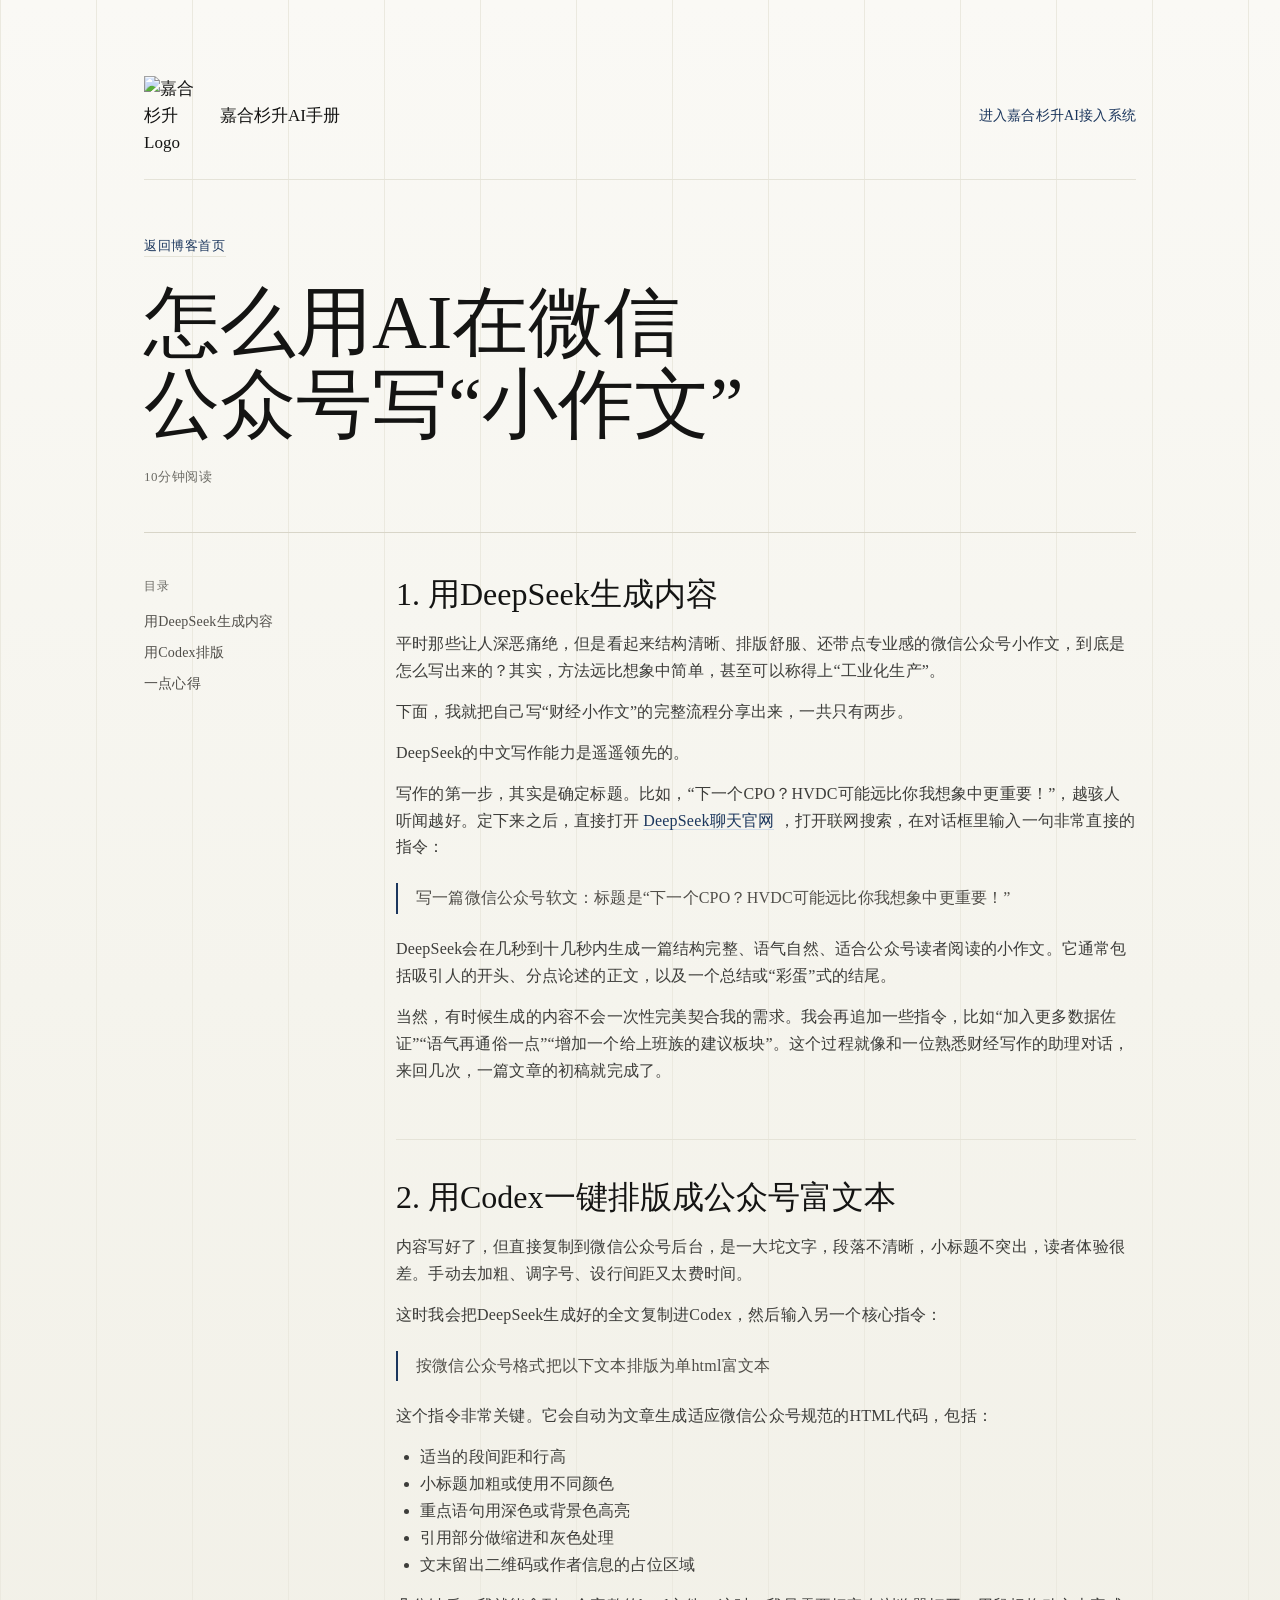
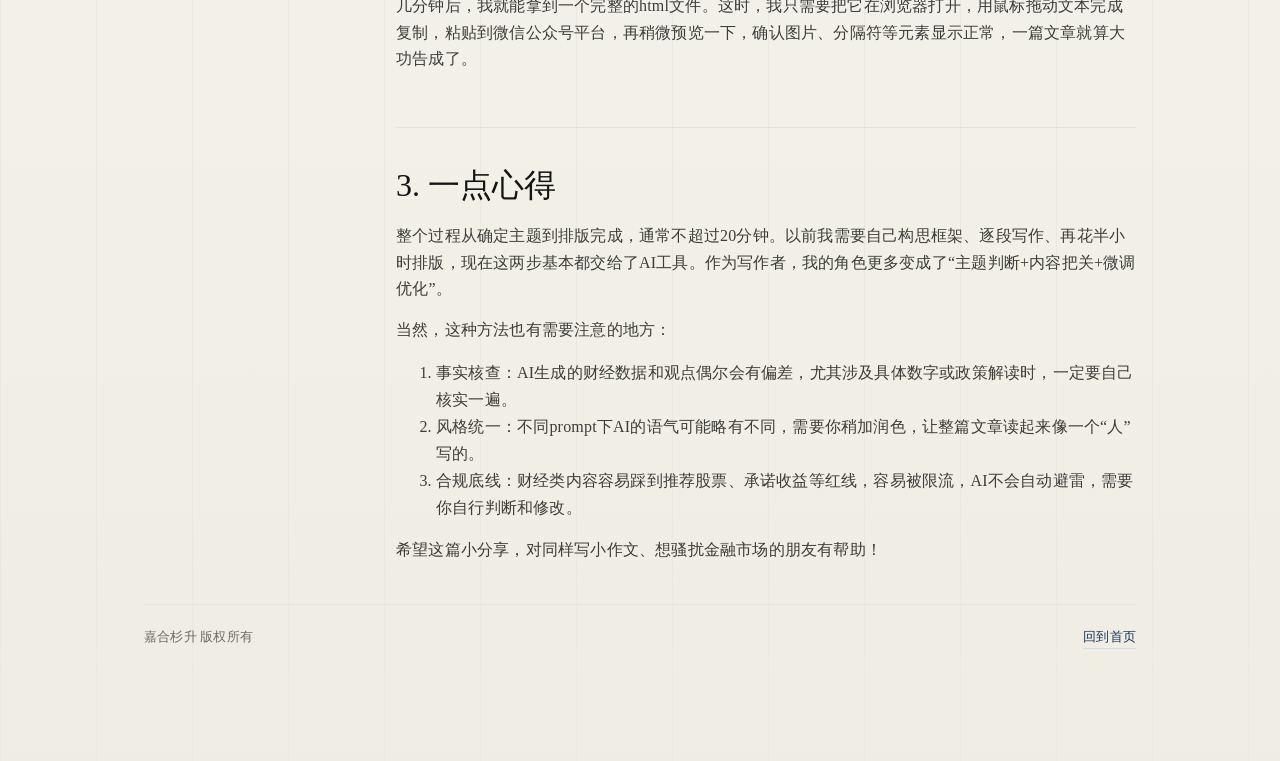
==== wechat-finance-essay.html @ 8719edbd "feat: add skill for wechat article" ====
<!doctype html>
<html lang="zh-CN">
  <head>
    <meta charset="UTF-8" />
    <meta name="viewport" content="width=device-width, initial-scale=1.0" />
    <meta
      name="description"
      content="分享用DeepSeek和Codex写微信公众号财经小作文的两步流程。"
    />
    <title>怎么用AI在微信公众号写“小作文”</title>
    <link rel="icon" type="image/png" href="./assets/jhss-logo-cropped.png" />
    <link rel="stylesheet" href="./styles.css" />
  </head>
  <body>
    <a class="skip-link" href="#article-main">跳到正文</a>
    <main class="page article-page" id="article-main">
      <header class="site-header blog-header" aria-label="博客导航">
        <a class="brand-lockup" href="./index.html" aria-label="返回博客首页">
          <img class="company-logo" src="./assets/jhss-logo-cropped.png" alt="嘉合杉升 Logo" />
          <span>嘉合杉升AI手册</span>
        </a>
        <nav class="top-nav" aria-label="进入嘉合杉升AI接入系统">
          <a href="http://124.222.133.97/">进入嘉合杉升AI接入系统</a>
        </nav>
      </header>

      <article class="article-shell">
        <header class="article-hero">
          <a class="back-link" href="./index.html">返回博客首页</a>
          <h1>怎么用AI在微信公众号写“小作文”</h1>
          <div class="article-meta" aria-label="文章信息">
            <span>10分钟阅读</span>
          </div>
        </header>

        <div class="article-layout">
          <aside class="article-toc" aria-label="目录">
            <p>目录</p>
            <a href="#deepseek">用DeepSeek生成内容</a>
            <a href="#codex-format">用Codex排版</a>
            <a href="#notes">一点心得</a>
          </aside>

          <div class="article-content">
            <section id="deepseek">
              <h2>1. 用DeepSeek生成内容</h2>
              <p>
                平时那些让人深恶痛绝，但是看起来结构清晰、排版舒服、还带点专业感的微信公众号小作文，到底是怎么写出来的？其实，方法远比想象中简单，甚至可以称得上“工业化生产”。
              </p>
              <p>下面，我就把自己写“财经小作文”的完整流程分享出来，一共只有两步。</p>
              <p>DeepSeek的中文写作能力是遥遥领先的。</p>
              <p>
                写作的第一步，其实是确定标题。比如，“下一个CPO？HVDC可能远比你我想象中更重要！”，越骇人听闻越好。定下来之后，直接打开
                <a href="https://chat.deepseek.com/" target="_blank" rel="noopener noreferrer">DeepSeek聊天官网</a>
                ，打开联网搜索，在对话框里输入一句非常直接的指令：
              </p>
              <blockquote>
                <p>写一篇微信公众号软文：标题是“下一个CPO？HVDC可能远比你我想象中更重要！”</p>
              </blockquote>
              <p>
                DeepSeek会在几秒到十几秒内生成一篇结构完整、语气自然、适合公众号读者阅读的小作文。它通常包括吸引人的开头、分点论述的正文，以及一个总结或“彩蛋”式的结尾。
              </p>
              <p>
                当然，有时候生成的内容不会一次性完美契合我的需求。我会再追加一些指令，比如“加入更多数据佐证”“语气再通俗一点”“增加一个给上班族的建议板块”。这个过程就像和一位熟悉财经写作的助理对话，来回几次，一篇文章的初稿就完成了。
              </p>
            </section>

            <section id="codex-format">
              <h2>2. 用Codex一键排版成公众号富文本</h2>
              <p>
                内容写好了，但直接复制到微信公众号后台，是一大坨文字，段落不清晰，小标题不突出，读者体验很差。手动去加粗、调字号、设行间距又太费时间。
              </p>
              <p>这时我会把DeepSeek生成好的全文复制进Codex，然后输入另一个核心指令：</p>
              <blockquote>
                <p>按微信公众号格式把以下文本排版为单html富文本</p>
              </blockquote>
              <p>这个指令非常关键。它会自动为文章生成适应微信公众号规范的HTML代码，包括：</p>
              <ul>
                <li>适当的段间距和行高</li>
                <li>小标题加粗或使用不同颜色</li>
                <li>重点语句用深色或背景色高亮</li>
                <li>引用部分做缩进和灰色处理</li>
                <li>文末留出二维码或作者信息的占位区域</li>
              </ul>
              <p>
                几分钟后，我就能拿到一个完整的html文件。这时，我只需要把它在浏览器打开，用鼠标拖动文本完成复制，粘贴到微信公众号平台，再稍微预览一下，确认图片、分隔符等元素显示正常，一篇文章就算大功告成了。
              </p>
            </section>

            <section id="notes">
              <h2>3. 一点心得</h2>
              <p>
                整个过程从确定主题到排版完成，通常不超过20分钟。以前我需要自己构思框架、逐段写作、再花半小时排版，现在这两步基本都交给了AI工具。作为写作者，我的角色更多变成了“主题判断+内容把关+微调优化”。
              </p>
              <p>当然，这种方法也有需要注意的地方：</p>
              <ol>
                <li><strong>事实核查</strong>：AI生成的财经数据和观点偶尔会有偏差，尤其涉及具体数字或政策解读时，一定要自己核实一遍。</li>
                <li><strong>风格统一</strong>：不同prompt下AI的语气可能略有不同，需要你稍加润色，让整篇文章读起来像一个“人”写的。</li>
                <li><strong>合规底线</strong>：财经类内容容易踩到推荐股票、承诺收益等红线，容易被限流，AI不会自动避雷，需要你自行判断和修改。</li>
              </ol>
              <p>希望这篇小分享，对同样写小作文、想骚扰金融市场的朋友有帮助！</p>
            </section>
          </div>
        </div>
      </article>

      <footer class="footer">
        <span>嘉合杉升 版权所有</span>
        <a href="./index.html">回到首页</a>
      </footer>
    </main>
  </body>
</html>
---- styles.css ----
@font-face {
  font-family: "TsangerJinKai02";
  src: url("https://cdn.jsdelivr.net/gh/AlfredoSequeworthy/TsangerJinKai02@main/TsangerJinKai02-W04.woff2") format("woff2");
  font-weight: 400;
  font-style: normal;
  font-display: swap;
}

@font-face {
  font-family: "TsangerJinKai02";
  src: url("https://cdn.jsdelivr.net/gh/AlfredoSequeworthy/TsangerJinKai02@main/TsangerJinKai02-W05.woff2") format("woff2");
  font-weight: 500;
  font-style: normal;
  font-display: swap;
}

:root {
  --parchment: #f5f4ed;
  --ivory: #faf9f5;
  --warm-sand: #e8e6dc;
  --brand: #1b365d;
  --brand-light: #2d5a8a;
  --brand-tint: #eef2f7;
  --near-black: #141413;
  --dark-warm: #3d3d3a;
  --olive: #504e49;
  --stone: #6b6a64;
  --border: #e8e6dc;
  --border-soft: #e5e3d8;
  --line: #d8d5c8;
  --dark-surface: #30302e;
  --serif: "TsangerJinKai02", "Source Han Serif SC", "Noto Serif CJK SC", "Songti SC", "STSong", Georgia, serif;
  --sans: var(--serif);
  --mono: "JetBrains Mono", "SF Mono", Consolas, "TsangerJinKai02", "Source Han Serif SC", monospace;
}

* {
  box-sizing: border-box;
}

html,
body {
  margin: 0;
  padding: 0;
  overflow-x: hidden;
}

html {
  scroll-behavior: smooth;
}

body {
  min-height: 100vh;
  background:
    linear-gradient(90deg, #ebe9df 0 1px, transparent 1px) 0 0 / 96px 96px,
    linear-gradient(180deg, #faf9f5 0%, var(--parchment) 42%, #efede3 100%);
  color: var(--near-black);
  font-family: var(--serif);
  font-size: 16px;
  line-height: 1.58;
  letter-spacing: 0.2px;
  -webkit-font-smoothing: antialiased;
  -moz-osx-font-smoothing: grayscale;
}

a {
  color: var(--brand);
  text-decoration: none;
  border-bottom: 1px solid #d0dce9;
  transition:
    color 160ms ease,
    border-color 160ms ease;
}

a:hover {
  color: var(--brand-light);
  border-bottom-color: var(--brand-light);
}

.page {
  max-width: 1060px;
  margin: 0 auto;
  padding: 76px 64px 112px;
}

.site-header {
  display: flex;
  align-items: center;
  justify-content: space-between;
  gap: 28px;
  padding-bottom: 22px;
  border-bottom: 1px solid var(--border-soft);
}

.company-logo {
  display: block;
  width: 82px;
  height: auto;
}

.skip-link {
  position: fixed;
  top: 12px;
  left: 12px;
  z-index: 20;
  padding: 8px 12px;
  color: var(--ivory);
  background: var(--brand);
  border: 0;
  border-radius: 6px;
  transform: translateY(-140%);
  transition: transform 160ms ease;
}

.skip-link:focus {
  transform: translateY(0);
}

.brand-lockup {
  display: inline-flex;
  align-items: center;
  gap: 14px;
  min-height: 44px;
  color: var(--near-black);
  border-bottom: 0;
  font-size: 17px;
  font-weight: 500;
  letter-spacing: 0;
}

.brand-lockup:hover {
  color: var(--brand);
  border-bottom: 0;
}

.blog-header .company-logo {
  width: 62px;
}

.home-gxy-lockup {
  flex: 1 1 auto;
  max-width: min(720px, 100%);
  align-items: center;
  gap: 12px;
}

.header-portrait {
  flex: 0 0 auto;
  width: 62px;
  height: auto;
  object-fit: contain;
  object-position: center bottom;
}

.header-speech {
  position: relative;
  display: inline-flex;
  align-items: center;
  min-width: 0;
  max-width: min(430px, 48vw);
  min-height: 42px;
  padding: 9px 13px;
  color: var(--near-black);
  background: rgba(250, 249, 245, 0.88);
  border: 1px solid var(--line);
  border-radius: 8px;
  box-shadow: 0 1px 0 rgba(255, 255, 255, 0.72) inset;
  font-size: 15px;
  line-height: 1.28;
}

.header-speech::before {
  content: "";
  position: absolute;
  top: 50%;
  left: -7px;
  width: 13px;
  height: 13px;
  background: inherit;
  border-bottom: 1px solid var(--line);
  border-left: 1px solid var(--line);
  transform: translateY(-50%) rotate(45deg);
}

.header-speech .typewriter-title {
  min-width: 0;
  overflow-wrap: anywhere;
}

.top-nav {
  display: flex;
  align-items: center;
  justify-content: flex-end;
  gap: 18px;
  min-width: 0;
  color: var(--olive);
  font-size: 14px;
}

.top-nav a {
  padding: 7px 0;
  border-bottom-color: transparent;
  white-space: nowrap;
}

.top-nav a:hover {
  border-bottom-color: var(--brand-light);
}

.blog-hero {
  max-width: 900px;
  padding: 46px 0 38px;
  border-bottom: 1px solid var(--line);
  animation: page-rise 520ms cubic-bezier(0.16, 1, 0.3, 1) both;
}

.blog-hero-title {
  display: flex;
  align-items: center;
  gap: clamp(24px, 5vw, 54px);
}

.hero-brand-lockup {
  gap: clamp(20px, 4.5vw, 44px);
}

.hero-company-logo {
  flex: 0 0 auto;
  width: clamp(72px, 11vw, 112px);
  max-width: 17%;
  height: auto;
  object-fit: contain;
  object-position: center;
}

.speech-card {
  position: relative;
  flex: 1 1 auto;
  min-width: 0;
  max-width: 560px;
  padding: clamp(20px, 3vw, 32px) clamp(22px, 3.4vw, 38px);
  background: rgba(250, 249, 245, 0.9);
  border: 1px solid var(--line);
  border-radius: 8px;
  box-shadow:
    0 1px 0 rgba(255, 255, 255, 0.78) inset,
    0 22px 46px rgba(40, 38, 31, 0.1);
}

.speech-card::before {
  content: "";
  position: absolute;
  top: 44%;
  left: -15px;
  width: 28px;
  height: 28px;
  background: inherit;
  border-bottom: 1px solid var(--line);
  border-left: 1px solid var(--line);
  transform: rotate(45deg);
}

.blog-hero h1 {
  max-width: 100%;
  color: var(--near-black);
  font-size: clamp(38px, 5vw, 56px);
  line-height: 1.08;
  overflow-wrap: anywhere;
  text-wrap: balance;
}

.typewriter-title::after {
  content: "";
  display: inline-block;
  width: 0.1em;
  height: 0.86em;
  margin-left: 0.1em;
  background: var(--brand);
  vertical-align: -0.08em;
  animation: cursor-blink 820ms steps(1, end) infinite;
}

.hero-portrait {
  flex: 0 0 auto;
  width: clamp(160px, 25vw, 290px);
  max-width: 34%;
  height: auto;
  object-fit: contain;
  object-position: center bottom;
}

.article-label,
.article-meta,
.back-link,
.article-arrow,
.column-head span {
  color: var(--brand);
  font-size: 13px;
  font-weight: 500;
  letter-spacing: 0.6px;
}

.article-list {
  display: grid;
  max-width: 900px;
  padding: 22px 0 52px;
}

.article-list-item {
  display: grid;
  grid-template-columns: minmax(0, 1fr) minmax(220px, 0.38fr) auto;
  gap: 28px;
  align-items: center;
  padding: 28px 0;
  color: var(--near-black);
  border-bottom: 1px solid var(--border-soft);
  transition:
    color 160ms ease,
    transform 160ms ease;
}

.article-list-item:hover {
  color: var(--brand);
  border-bottom-color: var(--border-soft);
  transform: translateX(4px);
}

.article-list-item h2 {
  font-size: clamp(24px, 3vw, 32px);
  line-height: 1.22;
}

.article-list-item p {
  margin: 0;
  color: var(--olive);
  line-height: 1.5;
  text-wrap: pretty;
}

.article-list-item em {
  color: var(--brand);
  font-style: normal;
  font-size: 14px;
  white-space: nowrap;
}

.hero {
  padding: 54px 0 64px;
  border-bottom: 1px solid var(--line);
}

.hero-grid {
  max-width: 780px;
  animation: page-rise 460ms cubic-bezier(0.16, 1, 0.3, 1) both;
}

.kicker {
  margin: 0 0 18px;
  color: var(--brand);
  font-size: 13px;
  font-weight: 500;
  letter-spacing: 0.8px;
  text-transform: uppercase;
}

h1,
h2 {
  margin: 0;
  font-weight: 500;
  letter-spacing: 0;
}

h1 {
  max-width: 760px;
  font-size: clamp(44px, 7vw, 76px);
  line-height: 1.08;
  text-wrap: balance;
}

h2 {
  color: var(--near-black);
  font-size: clamp(24px, 3vw, 32px);
  line-height: 1.2;
  text-wrap: balance;
}

.lead {
  max-width: 720px;
  margin: 24px 0 0;
  color: var(--dark-warm);
  font-size: 19px;
  line-height: 1.58;
  text-wrap: pretty;
}

.guide {
  position: relative;
}

.setup-layout {
  padding-top: 42px;
}

.setup-layout .guide {
  max-width: 100%;
}

.setup-layout .article-toc {
  padding-top: 42px;
}

.step {
  display: grid;
  grid-template-columns: 72px minmax(0, 1fr);
  gap: 28px;
  padding: 42px 0;
  border-bottom: 1px solid var(--border-soft);
}

.step:last-child {
  border-bottom: 0;
}

.step-marker {
  position: relative;
  display: grid;
  justify-items: center;
}

.step-marker::after {
  content: "";
  position: absolute;
  top: 50px;
  bottom: -42px;
  width: 1px;
  background: var(--line);
}

.step:last-child .step-marker::after {
  display: none;
}

.step-marker span {
  position: sticky;
  top: 28px;
  z-index: 1;
  display: grid;
  place-items: center;
  width: 50px;
  height: 50px;
  color: var(--brand);
  background: var(--parchment);
  border: 1px solid var(--line);
  border-radius: 50%;
  font-size: 13px;
  font-weight: 500;
  letter-spacing: 0.5px;
  font-variant-numeric: tabular-nums;
}

.step-content {
  min-width: 0;
  max-width: 100%;
}

.section-head {
  max-width: 760px;
}

.section-head p {
  margin: 12px 0 0;
  color: var(--olive);
  line-height: 1.56;
  text-wrap: pretty;
}

.setup-choice {
  display: grid;
  gap: 12px;
  max-width: 520px;
  margin-top: 24px;
  padding: 18px 0 2px;
  border-top: 1px solid var(--border-soft);
}

.setup-choice p {
  margin: 0;
  color: var(--dark-warm);
  line-height: 1.5;
  text-wrap: pretty;
}

.setup-choice .system-tabs {
  margin-top: 0;
}

.body-grid {
  display: grid;
  grid-template-columns: minmax(0, 0.92fr) minmax(340px, 1.08fr);
  gap: 32px;
  align-items: start;
  margin-top: 28px;
  min-width: 0;
}

.body-grid > * {
  min-width: 0;
}

.system-tabs {
  display: inline-grid;
  grid-template-columns: repeat(2, minmax(108px, 1fr));
  gap: 4px;
  margin-top: 26px;
  padding: 4px;
  background: #ebe9df;
  border-radius: 10px;
}

.system-tab {
  display: inline-flex;
  align-items: center;
  justify-content: center;
  gap: 7px;
  min-width: 0;
  min-height: 42px;
  padding: 8px 18px;
  color: var(--olive);
  background: transparent;
  border: 0;
  border-radius: 7px;
  cursor: pointer;
  font: 500 15px/1 var(--serif);
  letter-spacing: 0;
  touch-action: manipulation;
  transition:
    color 160ms ease,
    background 160ms ease,
    transform 160ms ease,
    box-shadow 160ms ease;
}

.system-tab span {
  min-width: 0;
  overflow: hidden;
  text-overflow: ellipsis;
  white-space: nowrap;
}

.system-tab svg {
  width: 17px;
  height: 17px;
  fill: none;
  stroke: currentColor;
  stroke-linecap: round;
  stroke-linejoin: round;
  stroke-width: 1.8;
}

.system-tab:hover {
  color: var(--brand);
  background: #f5f4ed;
}

.system-tab:active {
  transform: scale(0.96);
}

.system-tab.is-active {
  color: var(--brand);
  background: var(--ivory);
  box-shadow: 0 1px 0 #ffffff inset, 0 8px 18px rgba(27, 54, 93, 0.08);
}

.system-tab:focus-visible {
  outline: 2px solid var(--brand-light);
  outline-offset: 2px;
}

.system-panel {
  max-width: 100%;
  animation: panel-in 180ms cubic-bezier(0.16, 1, 0.3, 1) both;
}

.system-panel[hidden] {
  display: none;
}

@keyframes panel-in {
  from {
    opacity: 0;
    transform: translateY(6px);
  }

  to {
    opacity: 1;
    transform: translateY(0);
  }
}

.steps {
  margin: 0;
  padding-left: 24px;
  color: var(--dark-warm);
  line-height: 1.62;
}

.steps li + li {
  margin-top: 9px;
}

.code-block {
  position: relative;
  min-width: 0;
  isolation: isolate;
}

.provider-form {
  display: grid;
  gap: 0;
  margin: 0;
  min-width: 0;
  padding: 2px 0 0;
  border-top: 1px solid var(--line);
}

.form-field {
  display: grid;
  grid-template-columns: minmax(86px, 0.34fr) minmax(0, 1fr);
  gap: 18px;
  align-items: center;
  min-width: 0;
  padding: 13px 0;
  border-bottom: 1px solid var(--border-soft);
}

.field-label {
  color: var(--near-black);
  font-size: 14px;
  font-weight: 500;
  line-height: 1.35;
}

.field-value {
  position: relative;
  display: flex;
  align-items: center;
  min-width: 0;
  min-height: 38px;
  padding: 8px 82px 8px 12px;
  color: var(--near-black);
  background: rgba(255, 255, 255, 0.42);
  border: 1px solid #dedbd0;
  border-radius: 6px;
  font-family: var(--mono);
  font-size: 13px;
  line-height: 1.45;
  letter-spacing: 0;
  overflow-wrap: anywhere;
}

.field-value code {
  display: block;
  width: auto;
  min-width: 0;
  white-space: pre-wrap;
  word-break: break-word;
}

.field-value:not(:has(.copy-button)) {
  padding-right: 12px;
}

.field-value::before {
  content: none;
}

.field-value::after {
  content: none;
}

.provider-form .copy-button {
  top: 50%;
  right: 6px;
  min-height: 28px;
  padding: 5px 9px;
  color: var(--brand);
  background: #f3f5f7;
  border-color: #d6dee8;
  transform: translateY(-50%);
}

.provider-form .copy-button:hover {
  color: #102a4b;
  background: #e9eef4;
  border-color: #c6d3e1;
}

.provider-form .copy-button:active {
  transform: translateY(-50%) scale(0.96);
}

.provider-form .copy-button[data-state="success"] {
  color: #f7f6ef;
  background: #386b4f;
  border-color: #579172;
}

.form-field-code {
  gap: 9px;
}

.compact-code::before {
  height: 38px;
  background:
    radial-gradient(circle at 16px 18px, #d66a5f 0 3.5px, transparent 4px),
    radial-gradient(circle at 29px 18px, #d7af54 0 3.5px, transparent 4px),
    radial-gradient(circle at 42px 18px, #6fa66a 0 3.5px, transparent 4px),
    linear-gradient(180deg, #3b3a37 0%, #343331 100%);
}

.compact-code::after {
  content: none;
  top: 10px;
  left: 56px;
}

.compact-code pre {
  padding: 50px 16px 16px;
  font-size: 13px;
  line-height: 1.5;
}

.code-block::before {
  content: "";
  position: absolute;
  inset: 0 0 auto;
  z-index: 1;
  height: 43px;
  background:
    radial-gradient(circle at 18px 20px, #d66a5f 0 4px, transparent 4.5px),
    radial-gradient(circle at 32px 20px, #d7af54 0 4px, transparent 4.5px),
    radial-gradient(circle at 46px 20px, #6fa66a 0 4px, transparent 4.5px),
    linear-gradient(180deg, #3b3a37 0%, #343331 100%);
  border: 1px solid #4d4c48;
  border-bottom: 1px solid #4a4945;
  border-radius: 10px 10px 0 0;
  pointer-events: none;
}

.code-block::after {
  content: none;
  position: absolute;
  top: 12px;
  left: 62px;
  z-index: 2;
  color: #b9b7ad;
  font-family: var(--mono);
  font-size: 11px;
  letter-spacing: 0;
  pointer-events: none;
}

.code-block:not([data-label])::after {
  content: none;
}

.copy-button {
  position: absolute;
  top: 7px;
  right: 8px;
  z-index: 3;
  display: inline-flex;
  align-items: center;
  justify-content: center;
  gap: 7px;
  min-height: 29px;
  padding: 5px 10px;
  color: #f1f0e8;
  background: #55544f;
  border: 1px solid #686761;
  border-radius: 6px;
  cursor: pointer;
  font: 500 12px/1 var(--serif);
  letter-spacing: 0;
  touch-action: manipulation;
  transition:
    background 160ms ease,
    border-color 160ms ease,
    color 160ms ease,
    transform 160ms ease;
}

.copy-button svg {
  width: 14px;
  height: 14px;
  fill: none;
  stroke: currentColor;
  stroke-linecap: round;
  stroke-linejoin: round;
  stroke-width: 1.9;
}

.copy-button .icon-check {
  display: none;
}

.copy-button[data-state="success"] {
  color: #f7f6ef;
  background: #386b4f;
  border-color: #579172;
}

.copy-button[data-state="success"] .icon-copy {
  display: none;
}

.copy-button[data-state="success"] .icon-check {
  display: block;
}

.copy-button:hover {
  background: #62615b;
  border-color: #77766f;
}

.copy-button[data-state="success"]:hover {
  background: #386b4f;
  border-color: #579172;
}

.copy-button:active {
  transform: scale(0.96);
}

.copy-button:focus-visible {
  outline: 2px solid #d0dce9;
  outline-offset: 2px;
}

pre {
  margin: 0;
  padding: 58px 22px 20px;
  max-width: 100%;
  min-width: 0;
  overflow-x: auto;
  color: #f1f0e8;
  background:
    linear-gradient(90deg, rgba(255, 255, 255, 0.028) 0 1px, transparent 1px) 0 0 / 48px 48px,
    linear-gradient(180deg, #30302e 0%, #292927 100%);
  border-radius: 10px;
  border: 1px solid #4d4c48;
  box-shadow:
    inset 0 1px 0 rgba(255, 255, 255, 0.035),
    0 18px 34px rgba(40, 38, 31, 0.1);
  font-family: var(--mono);
  font-size: 14px;
  line-height: 1.68;
  letter-spacing: 0;
}

pre code {
  display: block;
  width: max-content;
  min-width: 100%;
}

code {
  font-family: var(--mono);
}

p code,
li code {
  padding: 2px 6px;
  color: var(--brand);
  background: var(--brand-tint);
  border-radius: 4px;
  white-space: nowrap;
}

a,
pre code {
  overflow-wrap: anywhere;
}

.note-line {
  margin: 22px 0 0;
  padding: 14px 0 0;
  color: var(--olive);
  border-top: 1px solid var(--border-soft);
  line-height: 1.55;
  text-wrap: pretty;
}

.footer {
  display: flex;
  justify-content: space-between;
  gap: 20px;
  margin-top: 26px;
  padding-top: 22px;
  color: var(--stone);
  border-top: 1px solid var(--border-soft);
  font-size: 13px;
}

.article-page {
  max-width: 1120px;
}

.article-shell {
  padding-top: 0;
}

.article-hero {
  padding: 52px 0 44px;
  border-bottom: 1px solid var(--line);
  animation: page-rise 500ms cubic-bezier(0.16, 1, 0.3, 1) both;
}

.back-link {
  display: inline-flex;
  margin-bottom: 24px;
  border-bottom-color: var(--border-soft);
}

.article-hero .kicker {
  margin-bottom: 16px;
}

.article-hero .lead {
  max-width: 760px;
}

.article-meta {
  display: flex;
  flex-wrap: wrap;
  gap: 10px 18px;
  margin-top: 22px;
  color: var(--stone);
}

.article-layout {
  display: grid;
  grid-template-columns: 196px minmax(0, 1fr);
  gap: 56px;
  align-items: start;
  padding-top: 42px;
}

.article-toc {
  position: sticky;
  top: 28px;
  display: grid;
  gap: 11px;
  padding-top: 2px;
  font-size: 14px;
}

.article-toc p {
  margin: 0 0 6px;
  color: var(--stone);
  font-size: 12px;
  letter-spacing: 0.7px;
}

.article-toc a {
  color: var(--olive);
  border-bottom-color: transparent;
  line-height: 1.35;
}

.article-toc a:hover {
  color: var(--brand);
}

.article-content {
  min-width: 0;
  max-width: 760px;
}

.article-content section {
  scroll-margin-top: 28px;
}

.article-content section + section {
  margin-top: 54px;
  padding-top: 38px;
  border-top: 1px solid var(--border-soft);
}

.article-content h2 {
  margin-bottom: 18px;
}

.article-content h3 {
  margin: 28px 0 12px;
  color: var(--near-black);
  font-size: 20px;
  font-weight: 500;
  line-height: 1.28;
  letter-spacing: 0;
}

.article-content p,
.article-content li,
.article-content dd {
  color: var(--dark-warm);
  line-height: 1.68;
  text-wrap: pretty;
}

.article-content p {
  margin: 14px 0;
}

.article-content strong {
  font-weight: 500;
}

.article-content blockquote {
  margin: 22px 0;
  padding: 2px 0 2px 18px;
  border-left: 2px solid var(--brand);
}

.article-content blockquote p {
  margin: 0;
  color: var(--olive);
}

.article-content ul {
  margin: 14px 0 0;
  padding-left: 24px;
}

.definition-list {
  display: grid;
  gap: 0;
  margin: 24px 0;
  border-top: 1px solid var(--line);
}

.definition-list div {
  display: grid;
  grid-template-columns: minmax(112px, 0.28fr) minmax(0, 1fr);
  gap: 20px;
  padding: 14px 0;
  border-bottom: 1px solid var(--border-soft);
}

.definition-list dt {
  color: var(--brand);
  font-family: var(--mono);
  font-size: 14px;
}

.definition-list dd {
  margin: 0;
}

.method-list {
  display: grid;
  gap: 32px;
}

@keyframes page-rise {
  from {
    opacity: 0;
    transform: translateY(12px);
  }

  to {
    opacity: 1;
    transform: translateY(0);
  }
}

@keyframes cursor-blink {
  50% {
    opacity: 0;
  }
}

@media (prefers-reduced-motion: reduce) {
  *,
  *::before,
  *::after {
    scroll-behavior: auto !important;
    transition-duration: 0.01ms !important;
    animation-duration: 0.01ms !important;
    animation-iteration-count: 1 !important;
  }
}

@media (max-width: 880px) {
  .page {
    padding: 60px 28px 88px;
  }

  .site-header {
    align-items: flex-start;
  }

  .article-layout {
    grid-template-columns: 1fr;
  }

  .article-list-item {
    grid-template-columns: 1fr;
    gap: 8px;
  }

  .article-toc {
    position: static;
    grid-template-columns: repeat(2, minmax(0, 1fr));
    padding-bottom: 24px;
    border-bottom: 1px solid var(--border-soft);
  }

  .article-toc p {
    grid-column: 1 / -1;
  }

  .body-grid {
    grid-template-columns: 1fr;
    width: 100%;
  }

  .system-tabs {
    display: grid;
    grid-template-columns: repeat(2, minmax(0, 1fr));
    width: 100%;
  }
}

@media (max-width: 560px) {
  body {
    font-size: 15px;
  }

  .page {
    padding: 34px 16px 72px;
  }

  .site-header,
  .footer {
    display: grid;
  }

  .brand-lockup {
    gap: 10px;
    font-size: 15px;
  }

  .home-gxy-lockup {
    display: grid;
    grid-template-columns: auto minmax(0, 1fr);
    align-items: center;
    width: 100%;
  }

  .header-portrait {
    width: 54px;
  }

  .header-speech {
    max-width: none;
    min-height: 38px;
    padding: 8px 11px;
    font-size: 14px;
  }

  .top-nav {
    justify-content: start;
    gap: 13px;
    overflow-x: auto;
    max-width: calc(100vw - 32px);
    padding-bottom: 2px;
    scrollbar-width: none;
  }

  .top-nav::-webkit-scrollbar {
    display: none;
  }

  .company-logo {
    width: 68px;
  }

  .blog-header .company-logo {
    width: 54px;
  }

  .blog-hero {
    padding: 34px 0 28px;
  }

  .blog-hero-title {
    align-items: flex-end;
    gap: 16px;
  }

  .speech-card {
    padding: 17px 18px;
  }

  .speech-card::before {
    top: auto;
    bottom: 22px;
    left: -10px;
    width: 18px;
    height: 18px;
  }

  .blog-hero h1 {
    flex: 1 1 auto;
    font-size: clamp(30px, 10vw, 44px);
  }

  .hero-company-logo {
    width: clamp(54px, 18vw, 72px);
    max-width: 21%;
  }

  .hero-portrait {
    width: clamp(110px, 31vw, 150px);
    max-width: 34%;
  }

  .article-list {
    padding: 12px 0 34px;
  }

  .article-list-item {
    grid-template-columns: 1fr;
    gap: 8px;
    align-items: start;
    padding: 24px 0;
  }

  .article-list-item:hover {
    transform: none;
  }

  .article-list-item em {
    padding-top: 4px;
  }

  .hero {
    padding: 36px 0 42px;
  }

  .lead {
    font-size: 16px;
  }

  .article-hero {
    padding: 38px 0 34px;
  }

  .article-hero h1 {
    font-size: clamp(38px, 11vw, 52px);
  }

  .article-layout {
    gap: 32px;
    padding-top: 28px;
  }

  .article-toc {
    grid-template-columns: 1fr;
  }

  .article-content section + section {
    margin-top: 42px;
    padding-top: 30px;
  }

  .definition-list div {
    grid-template-columns: 1fr;
    gap: 7px;
  }

  .step {
    grid-template-columns: 1fr;
    gap: 18px;
    padding: 32px 0;
  }

  .step-marker {
    justify-items: start;
  }

  .step-marker::after {
    display: none;
  }

  .step-marker span {
    position: static;
    width: auto;
    height: auto;
    padding: 3px 8px;
    border-radius: 4px;
  }

  .system-tabs {
    display: flex;
    gap: 4px;
    width: max-content;
    max-width: calc(100vw - 32px);
    overflow-x: auto;
    overscroll-behavior-x: contain;
    padding: 4px;
    scrollbar-width: none;
  }

  .system-tabs::-webkit-scrollbar {
    display: none;
  }

  .system-tab {
    flex: 0 0 auto;
    min-height: 40px;
    gap: 5px;
    padding: 8px 12px;
    font-size: 13px;
  }

  .system-tab svg {
    width: 15px;
    height: 15px;
    flex: 0 0 15px;
  }

  .code-block {
    max-width: calc(100vw - 32px);
  }

  .provider-form {
    max-width: calc(100vw - 32px);
  }

  .form-field {
    grid-template-columns: 1fr;
    gap: 7px;
    padding: 14px 0;
  }

  pre {
    max-width: calc(100vw - 32px);
    padding: 58px 16px 16px;
    font-size: 13px;
  }

  .copy-button {
    right: 7px;
    padding: 5px 9px;
  }

  pre code {
    width: auto;
    min-width: 0;
    white-space: pre-wrap;
    word-break: break-word;
  }

  .body-grid > div,
  .steps,
  .note-line {
    max-width: calc(100vw - 32px);
  }

  .steps {
    padding-left: 0;
    list-style-position: inside;
  }
}
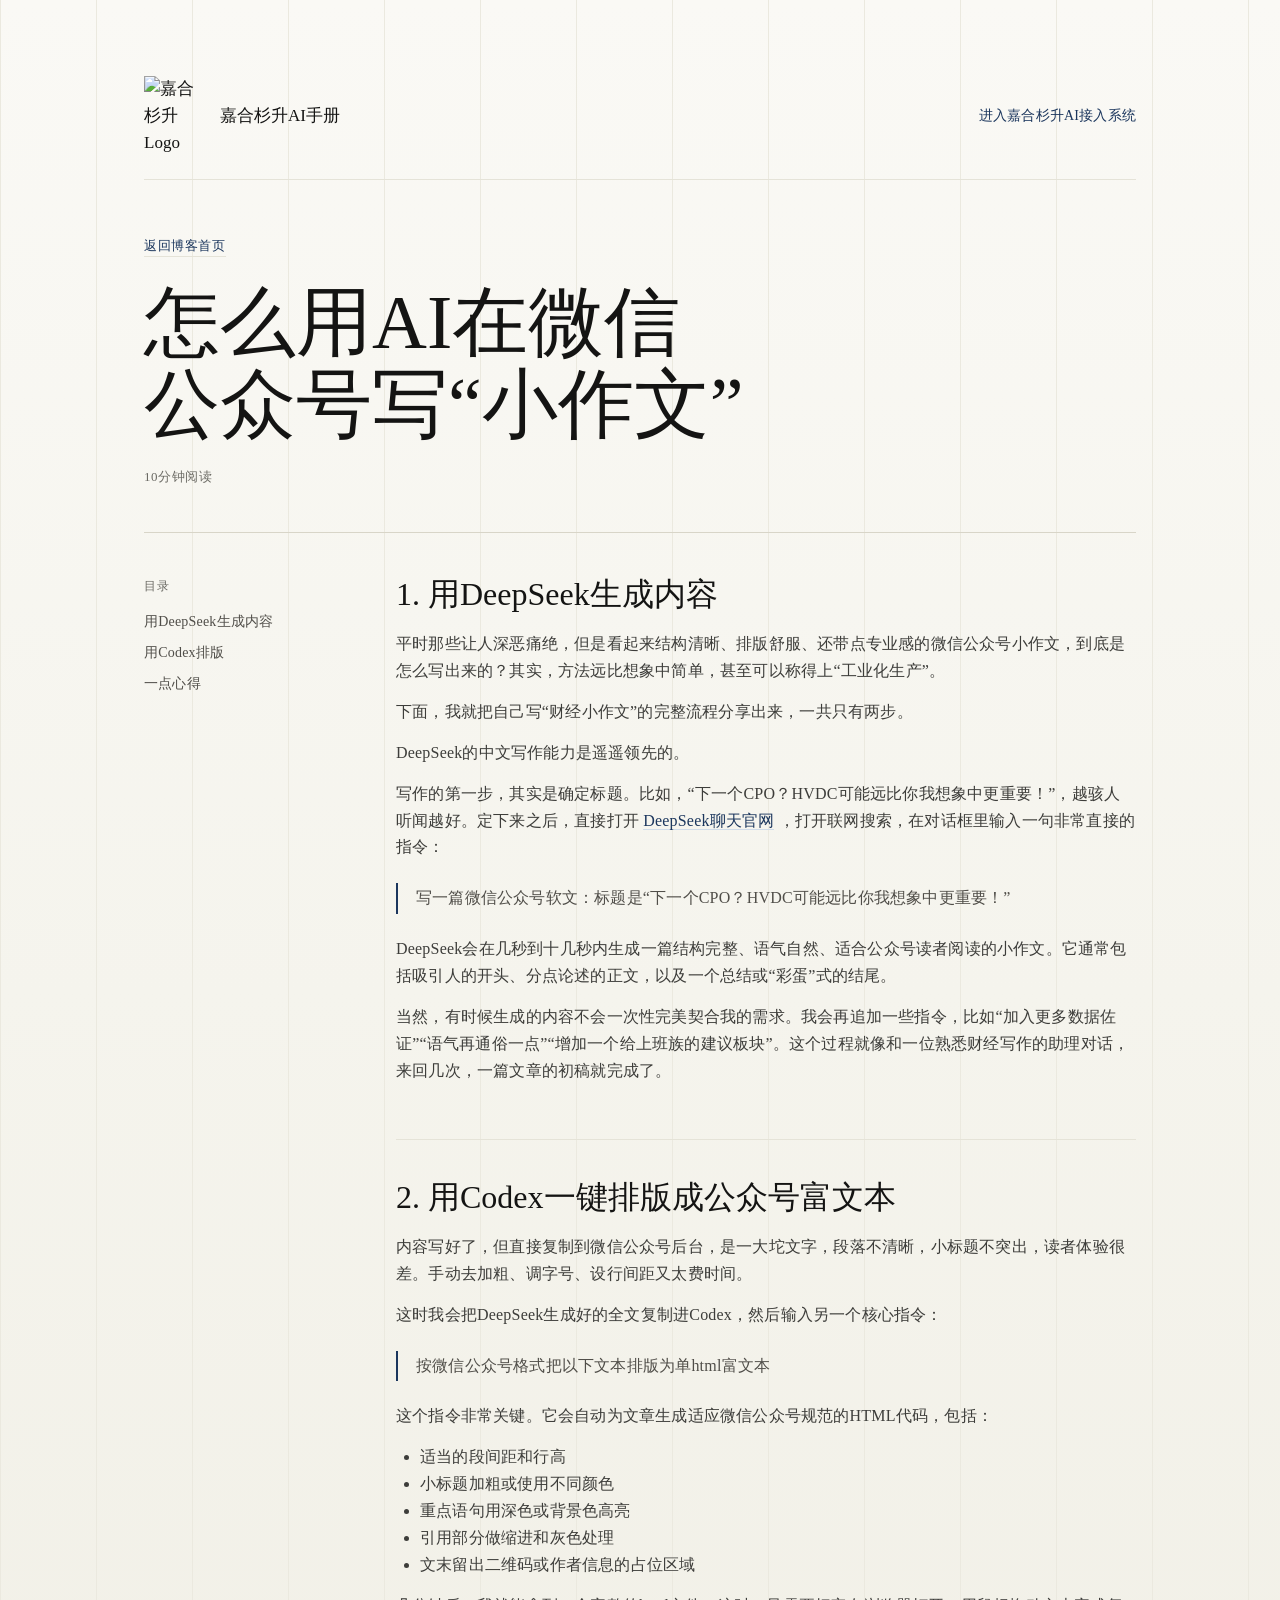
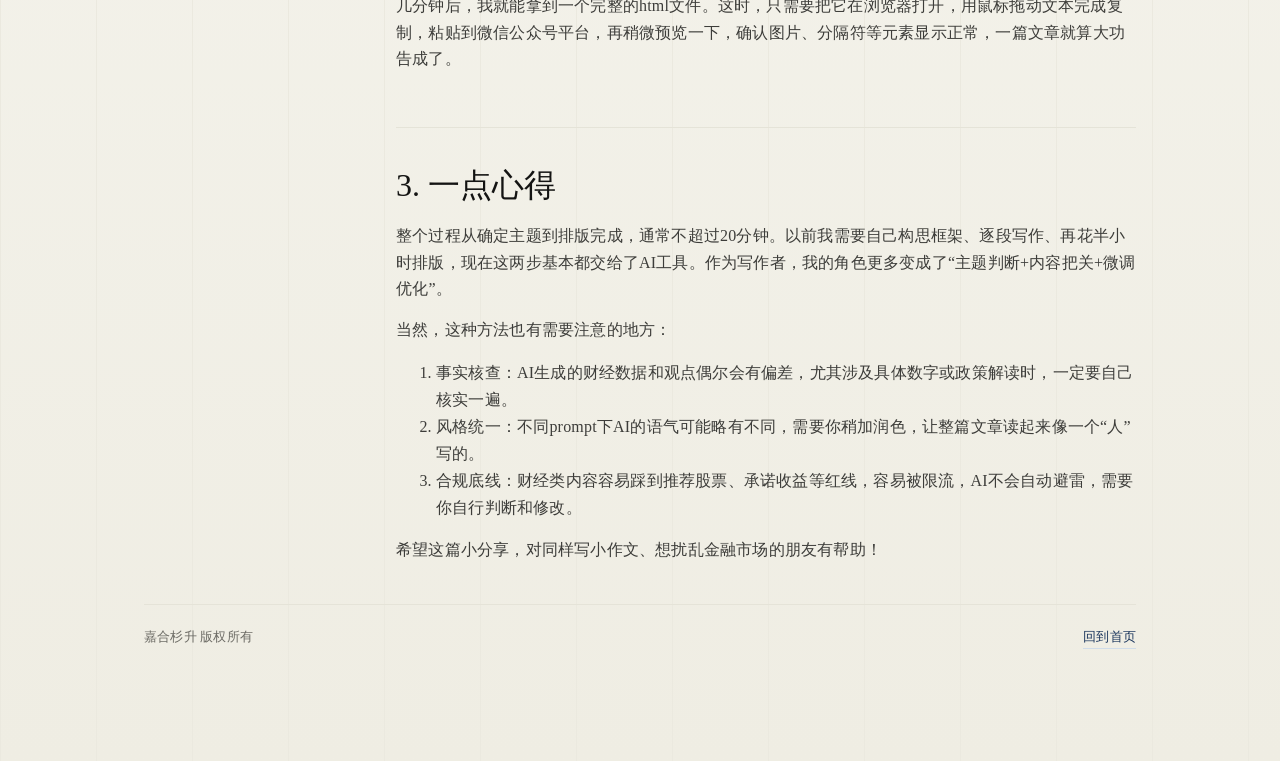
==== commit dc299451: "fix: clarify description" ====
--- a/wechat-finance-essay.html
+++ b/wechat-finance-essay.html
@@ -83,7 +83,7 @@
                 <li>文末留出二维码或作者信息的占位区域</li>
               </ul>
               <p>
-                几分钟后，我就能拿到一个完整的html文件。这时，我只需要把它在浏览器打开，用鼠标拖动文本完成复制，粘贴到微信公众号平台，再稍微预览一下，确认图片、分隔符等元素显示正常，一篇文章就算大功告成了。
+                几分钟后，我就能拿到一个完整的html文件。这时，只需要把它在浏览器打开，用鼠标拖动文本完成复制，粘贴到微信公众号平台，再稍微预览一下，确认图片、分隔符等元素显示正常，一篇文章就算大功告成了。
               </p>
             </section>
 
@@ -98,7 +98,7 @@
                 <li><strong>风格统一</strong>：不同prompt下AI的语气可能略有不同，需要你稍加润色，让整篇文章读起来像一个“人”写的。</li>
                 <li><strong>合规底线</strong>：财经类内容容易踩到推荐股票、承诺收益等红线，容易被限流，AI不会自动避雷，需要你自行判断和修改。</li>
               </ol>
-              <p>希望这篇小分享，对同样写小作文、想骚扰金融市场的朋友有帮助！</p>
+              <p>希望这篇小分享，对同样写小作文、想扰乱金融市场的朋友有帮助！</p>
             </section>
           </div>
         </div>
